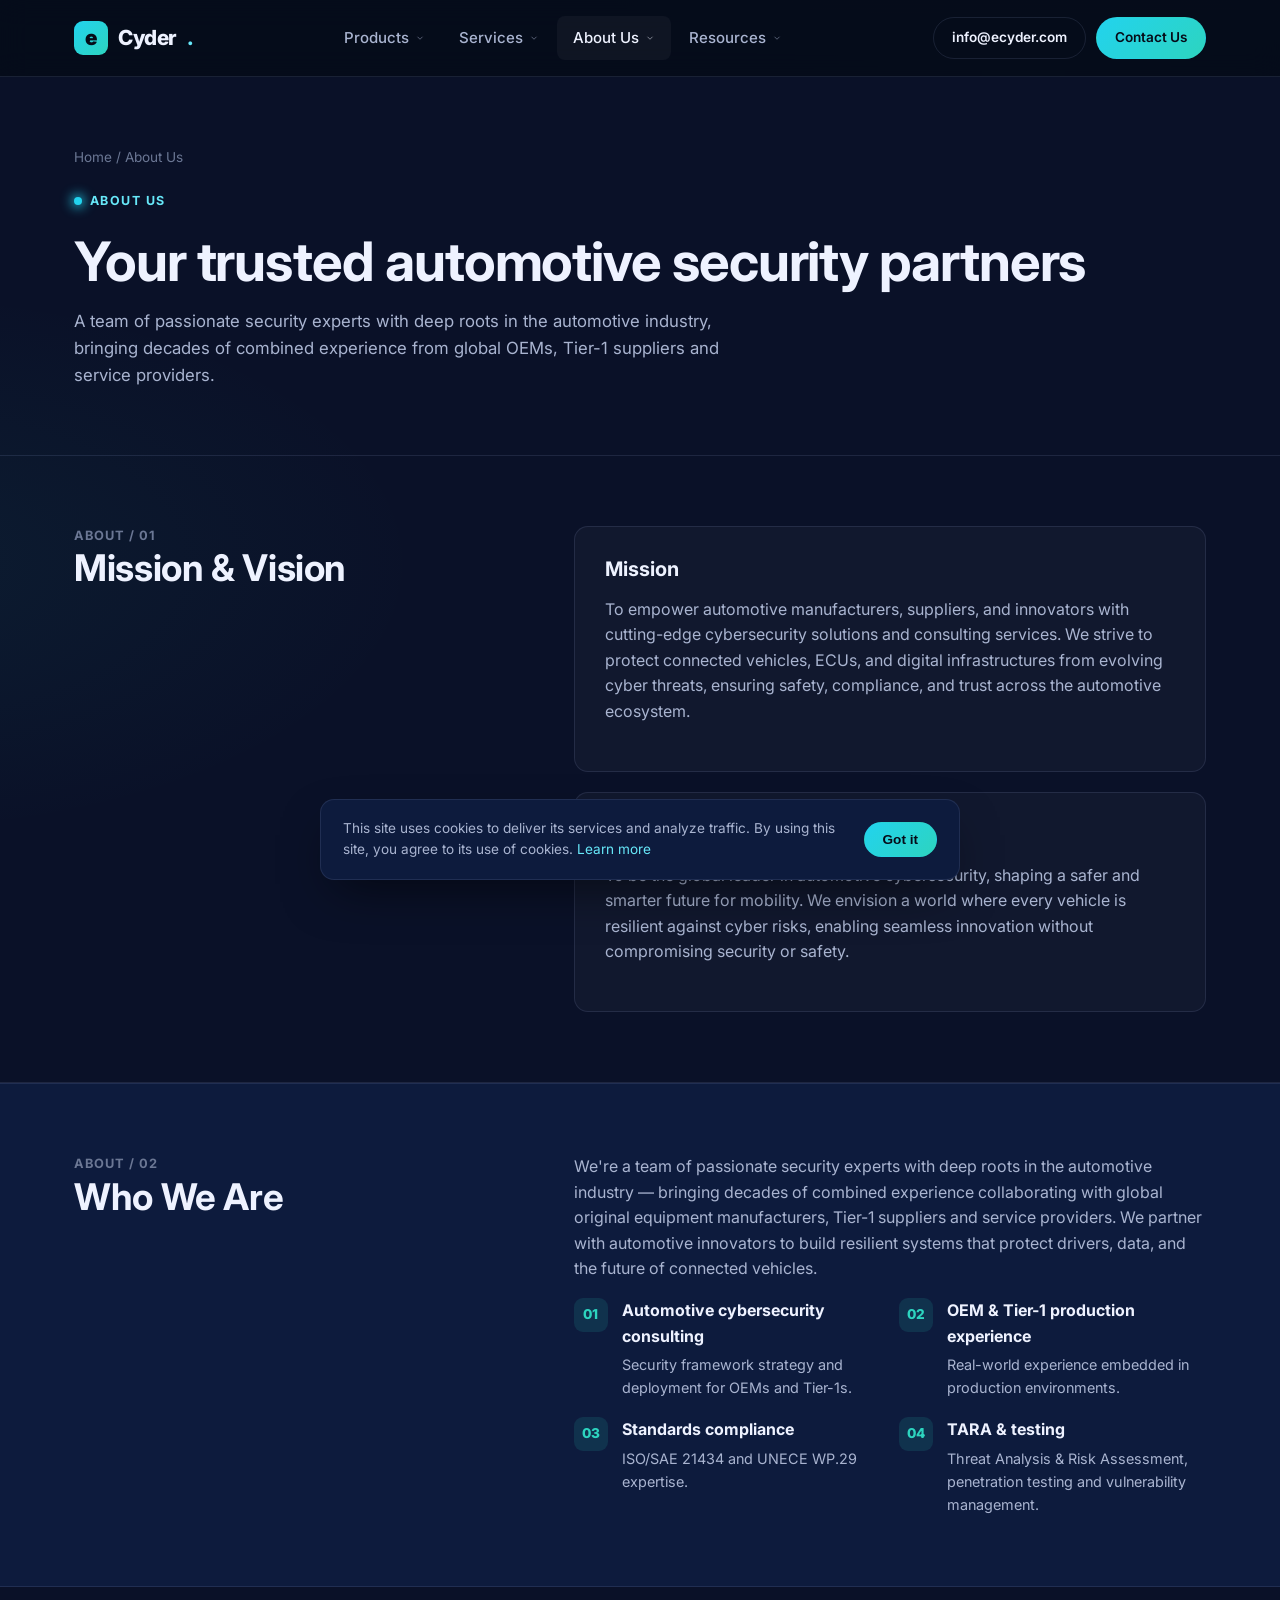
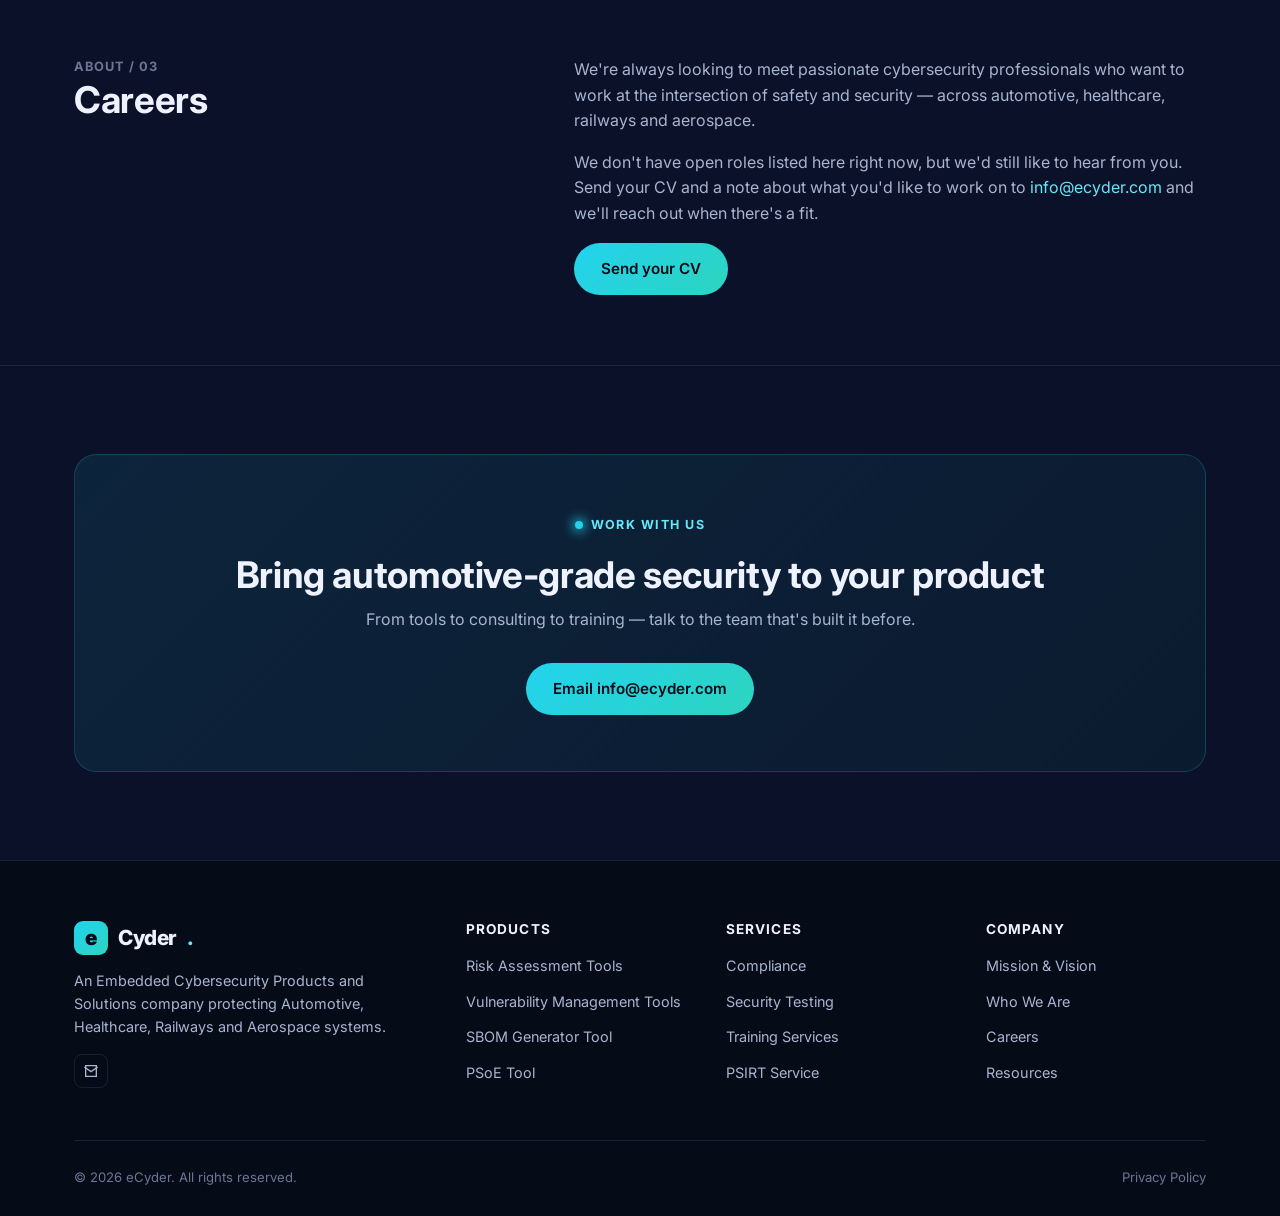
==== about.html @ 299ad5c5 "Initial site: eCyder embedded cybersecurity site (migrated from Google Sites) Static HTML/CSS/JS rec" ====
<!DOCTYPE html>
<html lang="en">
<head>
<meta charset="UTF-8">
<meta name="viewport" content="width=device-width, initial-scale=1.0">
<title>About Us | eCyder</title>
<meta name="description" content="eCyder's mission, vision, and the team of automotive cybersecurity experts behind our products, consulting and training.">
<link rel="icon" href="data:image/svg+xml,<svg xmlns=%22http://www.w3.org/2000/svg%22 viewBox=%220 0 100 100%22><rect width=%22100%22 height=%22100%22 rx=%2222%22 fill=%22%2322d3ee%22/><text x=%2250%25%22 y=%2262%25%22 font-size=%2258%22 text-anchor=%22middle%22 fill=%22%2306101f%22 font-family=%22Arial%22 font-weight=%22900%22>e</text></svg>">
<link rel="preconnect" href="https://fonts.googleapis.com">
<link rel="preconnect" href="https://fonts.gstatic.com" crossorigin>
<link href="https://fonts.googleapis.com/css2?family=Inter:wght@400;500;600;700;800&display=swap" rel="stylesheet">
<link rel="stylesheet" href="css/styles.css">
</head>
<body>

<header class="site-header">
  <div class="nav-wrap">
    <a href="index.html" class="brand"><span class="mark">e</span>Cyder<span class="accent">.</span></a>
    <nav class="main-nav" aria-label="Primary">
      <ul>
        <li>
          <a href="products.html" class="nav-link">Products <svg class="chev" viewBox="0 0 24 24" fill="none" stroke="currentColor" stroke-width="2"><path d="M6 9l6 6 6-6"/></svg></a>
          <div class="dropdown">
            <a href="products.html#risk-assessment-tools">Risk Assessment Tools</a>
            <a href="products.html#vulnerability-management-tools">Vulnerability Management Tools</a>
            <a href="products.html#sbom-generator-tool">SBOM Generator Tool</a>
            <a href="products.html#psoe-tool">PSoE Tool</a>
          </div>
        </li>
        <li>
          <a href="services.html" class="nav-link">Services <svg class="chev" viewBox="0 0 24 24" fill="none" stroke="currentColor" stroke-width="2"><path d="M6 9l6 6 6-6"/></svg></a>
          <div class="dropdown">
            <div class="group-title">Consulting Services</div>
            <a href="services.html#compliance">Compliance</a>
            <a href="services.html#security-testing">Security Testing</a>
            <a href="services.html#technical-consulting">Technical Consulting</a>
            <a href="services.html#psirt-service">PSIRT Service</a>
            <hr>
            <div class="group-title">Training Services</div>
            <a href="services.html#tara-training">TARA Training</a>
            <a href="services.html#overview-of-csms">Overview of CSMS</a>
            <a href="services.html#vulnerability-management">Vulnerability Management</a>
            <a href="services.html#overview-of-sums">Overview of SUMS</a>
            <a href="services.html#cybersecurity-testing">Cybersecurity Testing</a>
            <a href="services.html#automotive-product-security">Automotive Product Security</a>
          </div>
        </li>
        <li>
          <a href="about.html" class="nav-link active">About Us <svg class="chev" viewBox="0 0 24 24" fill="none" stroke="currentColor" stroke-width="2"><path d="M6 9l6 6 6-6"/></svg></a>
          <div class="dropdown">
            <a href="about.html#mission-vision">Mission &amp; Vision</a>
            <a href="about.html#who-we-are">Who We Are</a>
            <a href="about.html#careers">Careers</a>
          </div>
        </li>
        <li>
          <a href="resources.html" class="nav-link">Resources <svg class="chev" viewBox="0 0 24 24" fill="none" stroke="currentColor" stroke-width="2"><path d="M6 9l6 6 6-6"/></svg></a>
          <div class="dropdown">
            <a href="resources.html#blog">Blog</a>
            <a href="resources.html#whitepapers">Whitepapers</a>
            <a href="resources.html#case-studies">Case Studies</a>
          </div>
        </li>
      </ul>
    </nav>
    <div class="header-cta">
      <a href="mailto:info@ecyder.com" class="btn btn-ghost btn-sm">info@ecyder.com</a>
      <a href="mailto:info@ecyder.com" class="btn btn-primary btn-sm">Contact Us</a>
      <button class="nav-toggle" aria-label="Toggle menu" aria-expanded="false">
        <svg width="20" height="20" viewBox="0 0 24 24" fill="none" stroke="currentColor" stroke-width="2"><path d="M4 6h16M4 12h16M4 18h16"/></svg>
      </button>
    </div>
  </div>
</header>

<main>

  <section class="page-hero">
    <div class="container">
      <div class="breadcrumb"><a href="index.html">Home</a> / About Us</div>
      <div class="eyebrow">About Us</div>
      <h1>Your trusted automotive security partners</h1>
      <p class="lead">A team of passionate security experts with deep roots in the automotive industry, bringing decades of combined experience from global OEMs, Tier-1 suppliers and service providers.</p>
    </div>
  </section>

  <section class="detail-section" id="mission-vision">
    <div class="container">
      <div class="detail-grid">
        <div>
          <div class="detail-index">About / 01</div>
          <h2>Mission &amp; Vision</h2>
        </div>
        <div>
          <div class="card" style="margin-bottom:20px">
            <h3>Mission</h3>
            <p>To empower automotive manufacturers, suppliers, and innovators with cutting-edge cybersecurity solutions and consulting services. We strive to protect connected vehicles, ECUs, and digital infrastructures from evolving cyber threats, ensuring safety, compliance, and trust across the automotive ecosystem.</p>
          </div>
          <div class="card">
            <h3>Vision</h3>
            <p>To be the global leader in automotive cybersecurity, shaping a safer and smarter future for mobility. We envision a world where every vehicle is resilient against cyber risks, enabling seamless innovation without compromising security or safety.</p>
          </div>
        </div>
      </div>
    </div>
  </section>

  <section class="detail-section band" id="who-we-are">
    <div class="container">
      <div class="detail-grid">
        <div>
          <div class="detail-index">About / 02</div>
          <h2>Who We Are</h2>
        </div>
        <div>
          <p>We're a team of passionate security experts with deep roots in the automotive industry — bringing decades of combined experience collaborating with global original equipment manufacturers, Tier-1 suppliers and service providers. We partner with automotive innovators to build resilient systems that protect drivers, data, and the future of connected vehicles.</p>
          <div class="value-list">
            <div class="value-item">
              <div class="dot">01</div>
              <div><strong style="color:var(--text-hi)">Automotive cybersecurity consulting</strong><p style="margin:4px 0 0;font-size:0.9rem">Security framework strategy and deployment for OEMs and Tier-1s.</p></div>
            </div>
            <div class="value-item">
              <div class="dot">02</div>
              <div><strong style="color:var(--text-hi)">OEM &amp; Tier-1 production experience</strong><p style="margin:4px 0 0;font-size:0.9rem">Real-world experience embedded in production environments.</p></div>
            </div>
            <div class="value-item">
              <div class="dot">03</div>
              <div><strong style="color:var(--text-hi)">Standards compliance</strong><p style="margin:4px 0 0;font-size:0.9rem">ISO/SAE 21434 and UNECE WP.29 expertise.</p></div>
            </div>
            <div class="value-item">
              <div class="dot">04</div>
              <div><strong style="color:var(--text-hi)">TARA &amp; testing</strong><p style="margin:4px 0 0;font-size:0.9rem">Threat Analysis &amp; Risk Assessment, penetration testing and vulnerability management.</p></div>
            </div>
          </div>
        </div>
      </div>
    </div>
  </section>

  <section class="detail-section" id="careers">
    <div class="container">
      <div class="detail-grid">
        <div>
          <div class="detail-index">About / 03</div>
          <h2>Careers</h2>
        </div>
        <div>
          <p>We're always looking to meet passionate cybersecurity professionals who want to work at the intersection of safety and security — across automotive, healthcare, railways and aerospace.</p>
          <p>We don't have open roles listed here right now, but we'd still like to hear from you. Send your CV and a note about what you'd like to work on to <a href="mailto:info@ecyder.com" style="color:var(--cyan-300)">info@ecyder.com</a> and we'll reach out when there's a fit.</p>
          <a href="mailto:info@ecyder.com?subject=Careers%20at%20eCyder" class="btn btn-primary">Send your CV</a>
        </div>
      </div>
    </div>
  </section>

  <section>
    <div class="container">
      <div class="cta-band">
        <div class="eyebrow" style="justify-content:center">Work with us</div>
        <h2>Bring automotive-grade security to your product</h2>
        <p>From tools to consulting to training — talk to the team that's built it before.</p>
        <a href="mailto:info@ecyder.com" class="btn btn-primary">Email info@ecyder.com</a>
      </div>
    </div>
  </section>

</main>

<footer class="site-footer">
  <div class="container">
    <div class="footer-grid">
      <div class="footer-brand">
        <a href="index.html" class="brand"><span class="mark">e</span>Cyder<span class="accent">.</span></a>
        <p>An Embedded Cybersecurity Products and Solutions company protecting Automotive, Healthcare, Railways and Aerospace systems.</p>
        <div class="social-row">
          <a href="mailto:info@ecyder.com" aria-label="Email"><svg viewBox="0 0 24 24" fill="none" stroke="currentColor" stroke-width="2"><path d="M4 4h16v16H4z"/><path d="M22 6l-10 7L2 6"/></svg></a>
        </div>
      </div>
      <div class="footer-col">
        <h4>Products</h4>
        <ul>
          <li><a href="products.html#risk-assessment-tools">Risk Assessment Tools</a></li>
          <li><a href="products.html#vulnerability-management-tools">Vulnerability Management Tools</a></li>
          <li><a href="products.html#sbom-generator-tool">SBOM Generator Tool</a></li>
          <li><a href="products.html#psoe-tool">PSoE Tool</a></li>
        </ul>
      </div>
      <div class="footer-col">
        <h4>Services</h4>
        <ul>
          <li><a href="services.html#compliance">Compliance</a></li>
          <li><a href="services.html#security-testing">Security Testing</a></li>
          <li><a href="services.html#training-services">Training Services</a></li>
          <li><a href="services.html#psirt-service">PSIRT Service</a></li>
        </ul>
      </div>
      <div class="footer-col">
        <h4>Company</h4>
        <ul>
          <li><a href="about.html#mission-vision">Mission &amp; Vision</a></li>
          <li><a href="about.html#who-we-are">Who We Are</a></li>
          <li><a href="about.html#careers">Careers</a></li>
          <li><a href="resources.html">Resources</a></li>
        </ul>
      </div>
    </div>
    <div class="footer-bottom">
      <span>© <span id="year"></span> eCyder. All rights reserved.</span>
      <a href="privacy-policy.html">Privacy Policy</a>
    </div>
  </div>
</footer>

<div id="cookie-banner">
  <p>This site uses cookies to deliver its services and analyze traffic. By using this site, you agree to its use of cookies. <a href="https://policies.google.com/technologies/cookies" target="_blank" rel="noopener" style="color:var(--cyan-300)">Learn more</a></p>
  <button class="btn btn-primary btn-sm" data-cookie-ack>Got it</button>
</div>

<script>document.getElementById('year').textContent = new Date().getFullYear();</script>
<script src="js/main.js"></script>
</body>
</html>
---- css/styles.css ----
/* ==========================================================================
   eCyder — Embedded Cybersecurity Products and Solutions
   ========================================================================== */

:root {
  --navy-950: #060b18;
  --navy-900: #0a1128;
  --navy-800: #0d1b3d;
  --navy-700: #132552;
  --navy-600: #1c3468;
  --cyan-400: #22d3ee;
  --cyan-300: #67e8f9;
  --teal-400: #2dd4bf;
  --amber-400: #f0b429;
  --text-hi: #eef2ff;
  --text-mid: #a9b4d0;
  --text-low: #6b7794;
  --border: rgba(148, 163, 209, 0.14);
  --card-bg: rgba(255, 255, 255, 0.03);
  --radius: 14px;
  --max-width: 1180px;
  --shadow-glow: 0 0 0 1px rgba(34, 211, 238, 0.08), 0 20px 60px -20px rgba(34, 211, 238, 0.15);
}

* { box-sizing: border-box; }
html { scroll-behavior: smooth; }

body {
  margin: 0;
  font-family: "Inter", -apple-system, BlinkMacSystemFont, "Segoe UI", Roboto, sans-serif;
  background: radial-gradient(1200px 600px at 80% -10%, rgba(34, 211, 238, 0.08), transparent 60%),
              radial-gradient(1000px 500px at -10% 20%, rgba(45, 212, 191, 0.06), transparent 55%),
              var(--navy-900);
  color: var(--text-mid);
  line-height: 1.6;
  -webkit-font-smoothing: antialiased;
}

img { max-width: 100%; display: block; }
a { color: inherit; text-decoration: none; }
ul { margin: 0; padding: 0; list-style: none; }
section { padding: 88px 0; }
.container {
  max-width: var(--max-width);
  margin: 0 auto;
  padding: 0 24px;
}

h1, h2, h3, h4 { color: var(--text-hi); font-weight: 700; line-height: 1.2; margin: 0 0 16px; }
h1 { font-size: clamp(2.1rem, 4.5vw, 3.4rem); letter-spacing: -0.02em; }
h2 { font-size: clamp(1.6rem, 3vw, 2.3rem); letter-spacing: -0.01em; }
h3 { font-size: 1.25rem; }
p { margin: 0 0 16px; }

.eyebrow {
  display: inline-flex;
  align-items: center;
  gap: 8px;
  font-size: 0.78rem;
  font-weight: 700;
  letter-spacing: 0.12em;
  text-transform: uppercase;
  color: var(--cyan-300);
  margin-bottom: 18px;
}
.eyebrow::before {
  content: "";
  width: 8px;
  height: 8px;
  border-radius: 50%;
  background: var(--cyan-400);
  box-shadow: 0 0 12px 2px var(--cyan-400);
}

/* ---------- Buttons ---------- */
.btn {
  display: inline-flex;
  align-items: center;
  justify-content: center;
  gap: 8px;
  padding: 13px 26px;
  border-radius: 999px;
  font-weight: 600;
  font-size: 0.95rem;
  border: 1px solid transparent;
  cursor: pointer;
  transition: transform 0.15s ease, box-shadow 0.15s ease, background 0.15s ease, border-color 0.15s ease;
  white-space: nowrap;
}
.btn-primary {
  background: linear-gradient(135deg, var(--cyan-400), var(--teal-400));
  color: var(--navy-950);
}
.btn-primary:hover { transform: translateY(-2px); box-shadow: 0 10px 30px -8px rgba(34, 211, 238, 0.5); }
.btn-ghost {
  background: transparent;
  border-color: var(--border);
  color: var(--text-hi);
}
.btn-ghost:hover { border-color: var(--cyan-400); color: var(--cyan-300); }
.btn-sm { padding: 9px 18px; font-size: 0.85rem; }

/* ---------- Header / Nav ---------- */
.site-header {
  position: sticky;
  top: 0;
  z-index: 100;
  background: rgba(6, 11, 24, 0.82);
  backdrop-filter: blur(14px);
  border-bottom: 1px solid var(--border);
}
.nav-wrap {
  max-width: var(--max-width);
  margin: 0 auto;
  padding: 16px 24px;
  display: flex;
  align-items: center;
  justify-content: space-between;
  gap: 24px;
}
.brand {
  display: flex;
  align-items: center;
  gap: 10px;
  font-weight: 800;
  font-size: 1.3rem;
  color: var(--text-hi);
  letter-spacing: -0.02em;
}
.brand .mark {
  width: 34px;
  height: 34px;
  border-radius: 9px;
  display: grid;
  place-items: center;
  background: linear-gradient(135deg, var(--cyan-400), var(--teal-400));
  color: var(--navy-950);
  font-weight: 900;
}
.brand .accent { color: var(--cyan-300); }

.main-nav { display: flex; align-items: center; gap: 4px; }
.main-nav > ul { display: flex; align-items: center; gap: 2px; }
.main-nav > ul > li { position: relative; }
.nav-link {
  display: flex;
  align-items: center;
  gap: 6px;
  padding: 10px 16px;
  font-size: 0.94rem;
  font-weight: 500;
  color: var(--text-mid);
  border-radius: 8px;
  transition: color 0.15s ease, background 0.15s ease;
}
.nav-link:hover, .nav-link.active { color: var(--text-hi); background: rgba(255,255,255,0.04); }
.nav-link .chev { width: 10px; height: 10px; transition: transform 0.15s ease; opacity: 0.6; }
li:hover > .nav-link .chev { transform: rotate(180deg); }

.dropdown {
  position: absolute;
  top: calc(100% + 10px);
  left: 0;
  min-width: 280px;
  background: var(--navy-800);
  border: 1px solid var(--border);
  border-radius: var(--radius);
  padding: 10px;
  box-shadow: 0 30px 60px -20px rgba(0,0,0,0.6);
  opacity: 0;
  visibility: hidden;
  transform: translateY(6px);
  transition: opacity 0.15s ease, transform 0.15s ease, visibility 0.15s;
}
li:hover > .dropdown, li.open > .dropdown { opacity: 1; visibility: visible; transform: translateY(0); }
.dropdown .group-title {
  font-size: 0.72rem;
  text-transform: uppercase;
  letter-spacing: 0.08em;
  color: var(--text-low);
  padding: 8px 12px 4px;
}
.dropdown a {
  display: block;
  padding: 9px 12px;
  border-radius: 7px;
  font-size: 0.9rem;
  color: var(--text-mid);
}
.dropdown a:hover { background: rgba(34, 211, 238, 0.08); color: var(--cyan-300); }
.dropdown hr { border: none; border-top: 1px solid var(--border); margin: 6px 0; }

.header-cta { display: flex; align-items: center; gap: 10px; }
.nav-toggle {
  display: none;
  width: 40px;
  height: 40px;
  border-radius: 8px;
  border: 1px solid var(--border);
  background: transparent;
  color: var(--text-hi);
  align-items: center;
  justify-content: center;
  cursor: pointer;
}

/* ---------- Hero ---------- */
.hero {
  padding: 110px 0 90px;
  text-align: center;
  position: relative;
}
.hero-badge {
  display: inline-flex;
  align-items: center;
  gap: 8px;
  padding: 7px 16px;
  border-radius: 999px;
  border: 1px solid var(--border);
  background: var(--card-bg);
  font-size: 0.82rem;
  color: var(--cyan-300);
  margin-bottom: 26px;
}
.hero h1 { max-width: 880px; margin: 0 auto 20px; }
.hero .lead {
  max-width: 700px;
  margin: 0 auto 36px;
  font-size: 1.12rem;
  color: var(--text-mid);
}
.hero-ctas { display: flex; gap: 14px; justify-content: center; flex-wrap: wrap; margin-bottom: 56px; }
.hero-strip {
  display: flex;
  flex-wrap: wrap;
  justify-content: center;
  gap: 12px;
}
.pill {
  padding: 9px 18px;
  border-radius: 999px;
  border: 1px solid var(--border);
  background: var(--card-bg);
  font-size: 0.85rem;
  color: var(--text-mid);
}

/* ---------- Page hero (inner pages) ---------- */
.page-hero {
  padding: 70px 0 50px;
  border-bottom: 1px solid var(--border);
}
.page-hero h1 { margin-bottom: 14px; }
.page-hero .lead { max-width: 680px; font-size: 1.05rem; }
.breadcrumb { font-size: 0.85rem; color: var(--text-low); margin-bottom: 18px; }
.breadcrumb a:hover { color: var(--cyan-300); }

/* ---------- Section headers ---------- */
.section-head { max-width: 640px; margin: 0 0 46px; }
.section-head.center { margin-left: auto; margin-right: auto; text-align: center; }

/* ---------- Grid / Cards ---------- */
.grid { display: grid; gap: 22px; }
.grid-2 { grid-template-columns: repeat(2, 1fr); }
.grid-3 { grid-template-columns: repeat(3, 1fr); }
.grid-4 { grid-template-columns: repeat(4, 1fr); }

.card {
  background: var(--card-bg);
  border: 1px solid var(--border);
  border-radius: var(--radius);
  padding: 30px;
  transition: transform 0.2s ease, border-color 0.2s ease, box-shadow 0.2s ease;
}
.card:hover { transform: translateY(-4px); border-color: rgba(34,211,238,0.3); box-shadow: var(--shadow-glow); }
.card .icon {
  width: 46px;
  height: 46px;
  border-radius: 11px;
  display: grid;
  place-items: center;
  background: linear-gradient(135deg, rgba(34,211,238,0.18), rgba(45,212,191,0.1));
  color: var(--cyan-300);
  margin-bottom: 18px;
}
.card .icon svg { width: 22px; height: 22px; }
.card ul.check li { position: relative; padding-left: 22px; margin-bottom: 8px; font-size: 0.92rem; }
.card ul.check li::before {
  content: "";
  position: absolute;
  left: 0; top: 8px;
  width: 8px; height: 8px;
  border-radius: 2px;
  background: var(--teal-400);
  transform: rotate(45deg);
}
.card-link { display: inline-flex; align-items: center; gap: 6px; margin-top: 10px; font-size: 0.88rem; font-weight: 600; color: var(--cyan-300); }

/* ---------- Alt background band ---------- */
.band { background: var(--navy-800); border-top: 1px solid var(--border); border-bottom: 1px solid var(--border); }

/* ---------- Stats ---------- */
.stats { display: grid; grid-template-columns: repeat(4, 1fr); gap: 20px; }
.stat { text-align: center; padding: 24px 12px; }
.stat .num { font-size: 2.1rem; font-weight: 800; color: var(--text-hi); }
.stat .label { font-size: 0.85rem; color: var(--text-low); margin-top: 4px; }

/* ---------- Training batch cards ---------- */
.batch-card {
  display: flex;
  justify-content: space-between;
  align-items: center;
  gap: 20px;
  flex-wrap: wrap;
  background: var(--card-bg);
  border: 1px solid var(--border);
  border-radius: var(--radius);
  padding: 22px 26px;
  margin-bottom: 14px;
}
.batch-card h3 { margin: 0 0 6px; font-size: 1.05rem; }
.batch-card .meta { display: flex; gap: 10px; flex-wrap: wrap; font-size: 0.85rem; color: var(--text-low); }
.badge {
  padding: 4px 12px;
  border-radius: 999px;
  font-size: 0.75rem;
  font-weight: 700;
  letter-spacing: 0.03em;
  background: rgba(240, 180, 41, 0.14);
  color: var(--amber-400);
  border: 1px solid rgba(240, 180, 41, 0.3);
}
.badge.soon { background: rgba(103,232,249,0.1); color: var(--cyan-300); border-color: rgba(103,232,249,0.25); }

/* ---------- Anchor sections (products/services detail) ---------- */
.detail-section { padding: 70px 0; border-bottom: 1px solid var(--border); scroll-margin-top: 90px; }
.detail-section:last-child { border-bottom: none; }
.detail-grid { display: grid; grid-template-columns: 1fr 1.4fr; gap: 48px; align-items: start; }
.detail-index {
  font-size: 0.8rem;
  color: var(--text-low);
  font-weight: 700;
  letter-spacing: 0.08em;
  text-transform: uppercase;
}
.tag-row { display: flex; flex-wrap: wrap; gap: 8px; margin-top: 18px; }
.tag {
  padding: 6px 13px;
  border-radius: 8px;
  background: rgba(255,255,255,0.04);
  border: 1px solid var(--border);
  font-size: 0.8rem;
  color: var(--text-mid);
}

/* ---------- Timeline (about) ---------- */
.value-list { display: grid; grid-template-columns: repeat(2, 1fr); gap: 18px; }
.value-item { display: flex; gap: 14px; }
.value-item .dot {
  flex: none;
  width: 34px; height: 34px;
  border-radius: 9px;
  background: rgba(45,212,191,0.12);
  color: var(--teal-400);
  display: grid;
  place-items: center;
  font-weight: 800;
  font-size: 0.85rem;
}

/* ---------- CTA band ---------- */
.cta-band {
  border-radius: 22px;
  padding: 56px;
  background: linear-gradient(135deg, rgba(34,211,238,0.1), rgba(45,212,191,0.05));
  border: 1px solid rgba(34,211,238,0.2);
  text-align: center;
}
.cta-band h2 { margin-bottom: 10px; }
.cta-band p { max-width: 560px; margin: 0 auto 30px; }

/* ---------- Contact ---------- */
.contact-grid { display: grid; grid-template-columns: 1fr 1fr; gap: 40px; align-items: center; }
.contact-item {
  display: flex; align-items: center; gap: 14px;
  padding: 16px 0;
  border-bottom: 1px solid var(--border);
}
.contact-item .icon { width: 40px; height: 40px; border-radius: 10px; background: rgba(34,211,238,0.1); color: var(--cyan-300); display: grid; place-items: center; flex: none; }
.contact-item .icon svg { width: 18px; height: 18px; }
.contact-item strong { display: block; color: var(--text-hi); font-size: 0.95rem; }
.contact-item span, .contact-item a { font-size: 0.9rem; }
.contact-item a:hover { color: var(--cyan-300); }

/* ---------- Coming soon (resources) ---------- */
.soon-card {
  text-align: center;
  padding: 46px 30px;
}
.soon-card .icon { margin: 0 auto 18px; }

/* ---------- Footer ---------- */
.site-footer { border-top: 1px solid var(--border); padding: 60px 0 28px; background: var(--navy-950); }
.footer-grid { display: grid; grid-template-columns: 1.6fr 1fr 1fr 1fr; gap: 40px; margin-bottom: 44px; }
.footer-brand .brand { margin-bottom: 14px; }
.footer-brand p { max-width: 320px; font-size: 0.9rem; }
.footer-col h4 { font-size: 0.85rem; text-transform: uppercase; letter-spacing: 0.08em; color: var(--text-hi); margin-bottom: 16px; }
.footer-col li { margin-bottom: 10px; }
.footer-col a { font-size: 0.9rem; color: var(--text-mid); }
.footer-col a:hover { color: var(--cyan-300); }
.footer-bottom {
  display: flex;
  justify-content: space-between;
  align-items: center;
  flex-wrap: wrap;
  gap: 14px;
  padding-top: 26px;
  border-top: 1px solid var(--border);
  font-size: 0.82rem;
  color: var(--text-low);
}
.footer-bottom a:hover { color: var(--cyan-300); }
.social-row { display: flex; gap: 10px; }
.social-row a {
  width: 34px; height: 34px;
  border-radius: 8px;
  border: 1px solid var(--border);
  display: grid; place-items: center;
}
.social-row a:hover { border-color: var(--cyan-400); color: var(--cyan-300); }
.social-row svg { width: 16px; height: 16px; }

/* ---------- Cookie banner ---------- */
#cookie-banner {
  position: fixed;
  left: 20px; right: 20px; bottom: 20px;
  max-width: 640px;
  margin: 0 auto;
  background: var(--navy-800);
  border: 1px solid var(--border);
  border-radius: var(--radius);
  padding: 18px 22px;
  display: flex;
  align-items: center;
  gap: 18px;
  flex-wrap: wrap;
  box-shadow: 0 20px 50px -15px rgba(0,0,0,0.6);
  z-index: 200;
}
#cookie-banner p { margin: 0; font-size: 0.85rem; flex: 1; min-width: 220px; }
#cookie-banner.hidden { display: none; }

/* ---------- Responsive ---------- */
@media (max-width: 980px) {
  .grid-4 { grid-template-columns: repeat(2, 1fr); }
  .grid-3 { grid-template-columns: repeat(2, 1fr); }
  .stats { grid-template-columns: repeat(2, 1fr); }
  .detail-grid { grid-template-columns: 1fr; }
  .contact-grid { grid-template-columns: 1fr; }
  .footer-grid { grid-template-columns: 1fr 1fr; }
  .value-list { grid-template-columns: 1fr; }
}
@media (max-width: 760px) {
  .nav-toggle { display: flex; }
  .main-nav {
    position: fixed;
    inset: 72px 16px auto 16px;
    background: var(--navy-800);
    border: 1px solid var(--border);
    border-radius: var(--radius);
    padding: 12px;
    flex-direction: column;
    align-items: stretch;
    max-height: calc(100vh - 100px);
    overflow-y: auto;
    display: none;
    box-shadow: 0 30px 60px -20px rgba(0,0,0,0.6);
  }
  .main-nav.open { display: flex; }
  .main-nav > ul { flex-direction: column; align-items: stretch; gap: 0; width: 100%; }
  .nav-link { justify-content: space-between; }
  .dropdown {
    position: static;
    opacity: 1; visibility: visible; transform: none;
    display: none;
    box-shadow: none;
    border: none;
    background: rgba(255,255,255,0.02);
    margin: 4px 0 8px;
  }
  li.open .dropdown { display: block; }
  .header-cta .btn-ghost { display: none; }
  .grid-2, .grid-3, .grid-4 { grid-template-columns: 1fr; }
  .stats { grid-template-columns: 1fr 1fr; }
  section { padding: 60px 0; }
  .cta-band { padding: 36px 24px; }
  .footer-grid { grid-template-columns: 1fr; gap: 30px; }
}
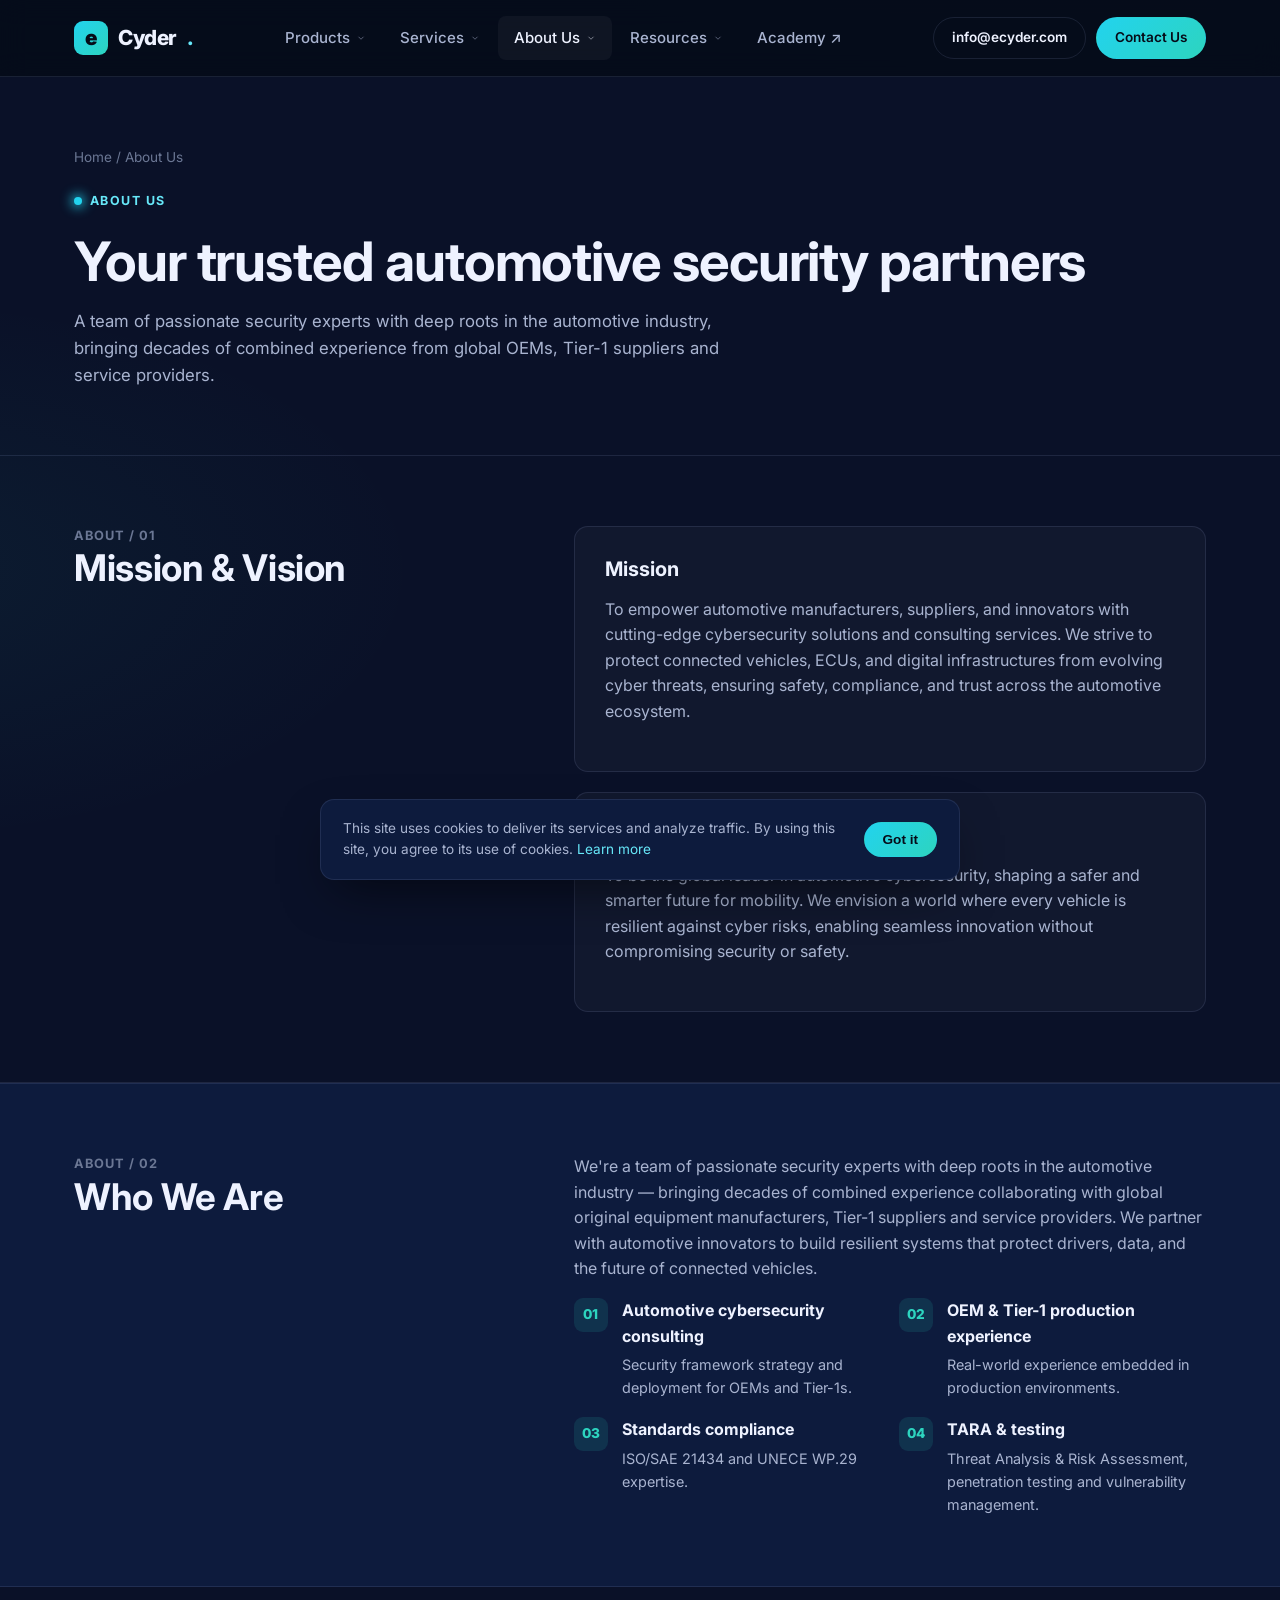
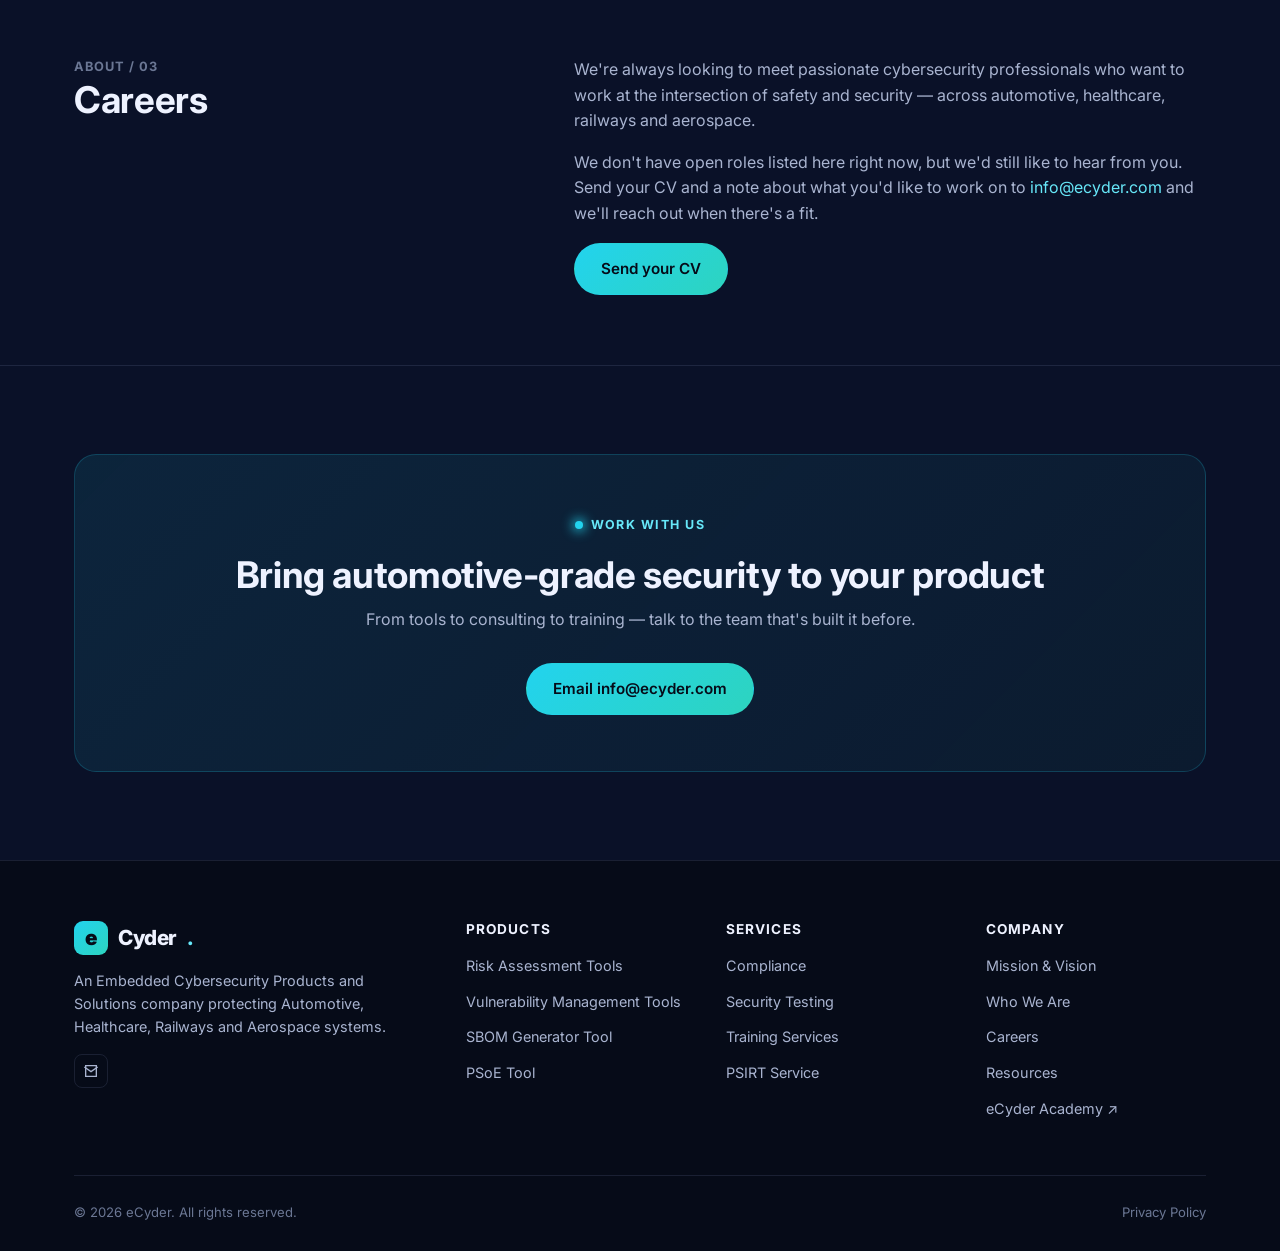
==== commit ee38fd70: "Add cross-link to eCyder Academy sister site Adds an "Academy" nav item and footer link across all p" ====
--- a/about.html
+++ b/about.html
@@ -61,6 +61,7 @@
             <a href="resources.html#case-studies">Case Studies</a>
           </div>
         </li>
+        <li><a href="https://www.ecyder-academy.com" target="_blank" rel="noopener" class="nav-link">Academy ↗</a></li>
       </ul>
     </nav>
     <div class="header-cta">
@@ -201,6 +202,7 @@
           <li><a href="about.html#who-we-are">Who We Are</a></li>
           <li><a href="about.html#careers">Careers</a></li>
           <li><a href="resources.html">Resources</a></li>
+          <li><a href="https://www.ecyder-academy.com" target="_blank" rel="noopener">eCyder Academy ↗</a></li>
         </ul>
       </div>
     </div>
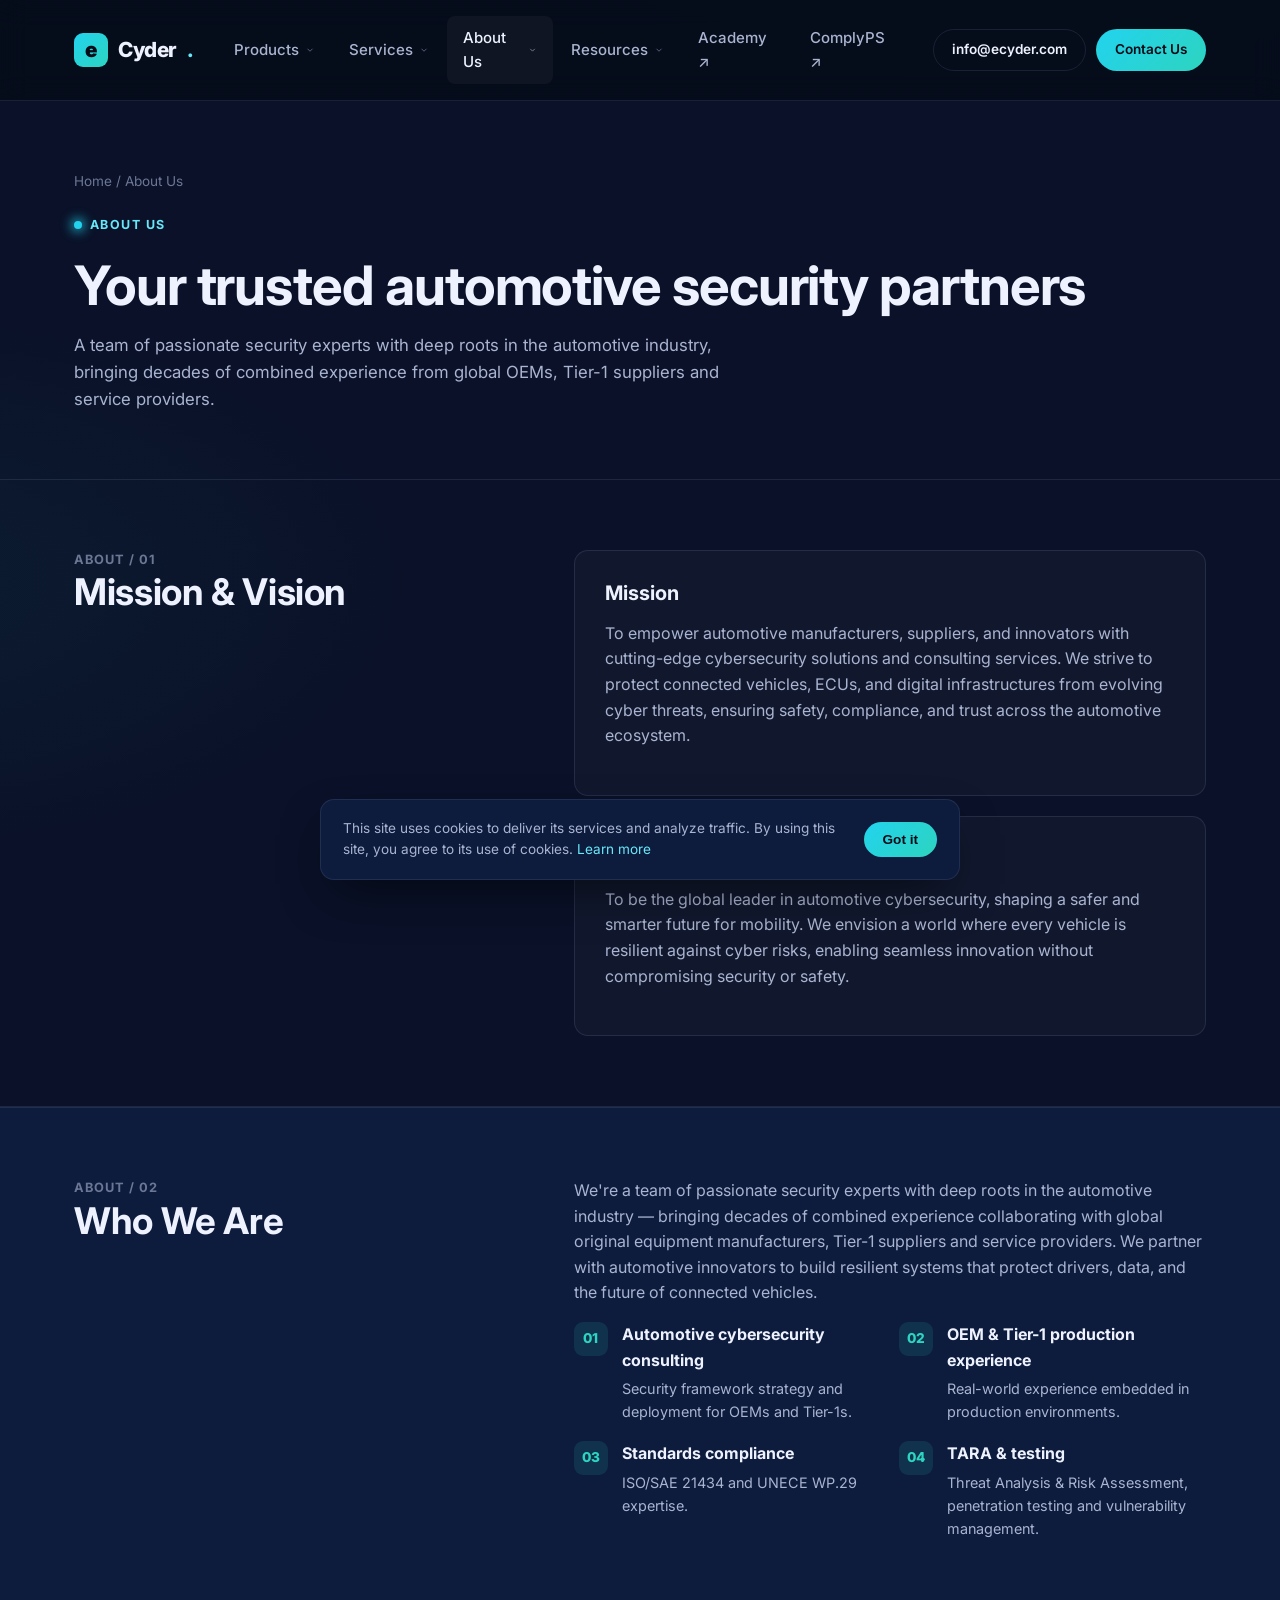
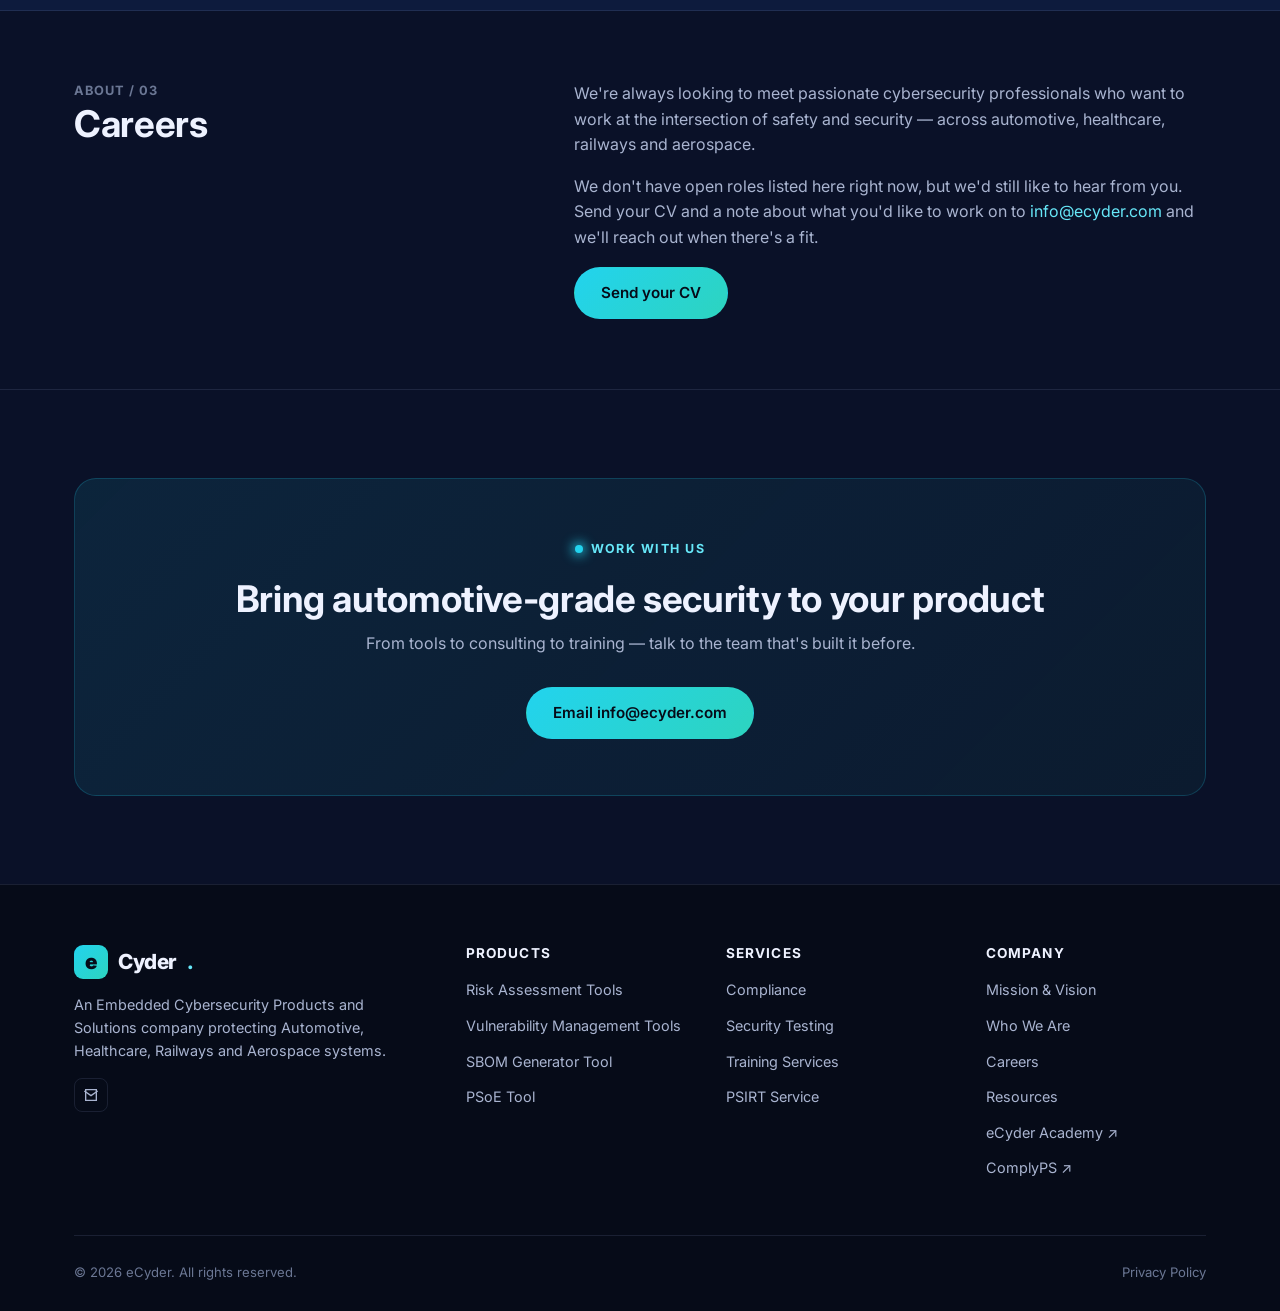
==== commit 6070a60a: "Add cross-link to ComplyPS sister site Adds a "ComplyPS" nav item and footer link across all pages, " ====
--- a/about.html
+++ b/about.html
@@ -62,6 +62,7 @@
           </div>
         </li>
         <li><a href="https://www.ecyder-academy.com" target="_blank" rel="noopener" class="nav-link">Academy ↗</a></li>
+        <li><a href="https://complyps.com" target="_blank" rel="noopener" class="nav-link">ComplyPS ↗</a></li>
       </ul>
     </nav>
     <div class="header-cta">
@@ -203,6 +204,7 @@
           <li><a href="about.html#careers">Careers</a></li>
           <li><a href="resources.html">Resources</a></li>
           <li><a href="https://www.ecyder-academy.com" target="_blank" rel="noopener">eCyder Academy ↗</a></li>
+          <li><a href="https://complyps.com" target="_blank" rel="noopener">ComplyPS ↗</a></li>
         </ul>
       </div>
     </div>
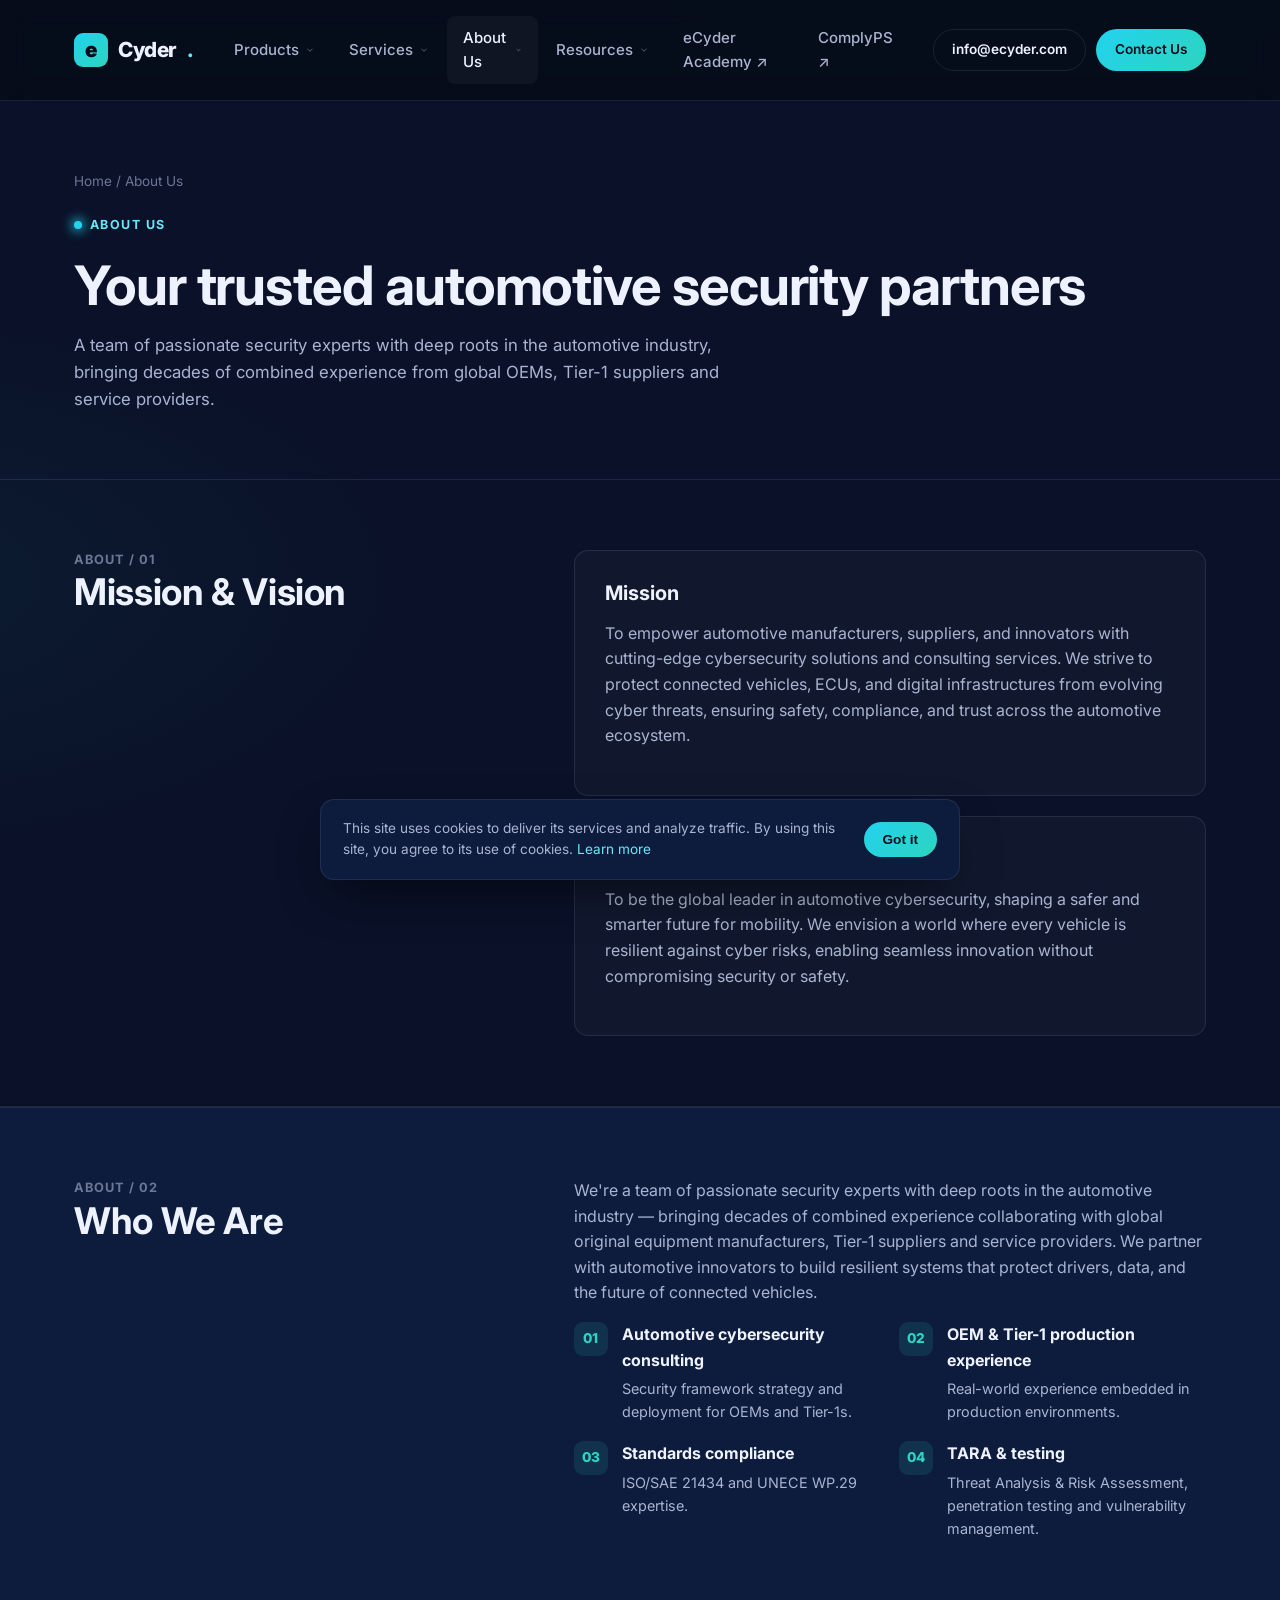
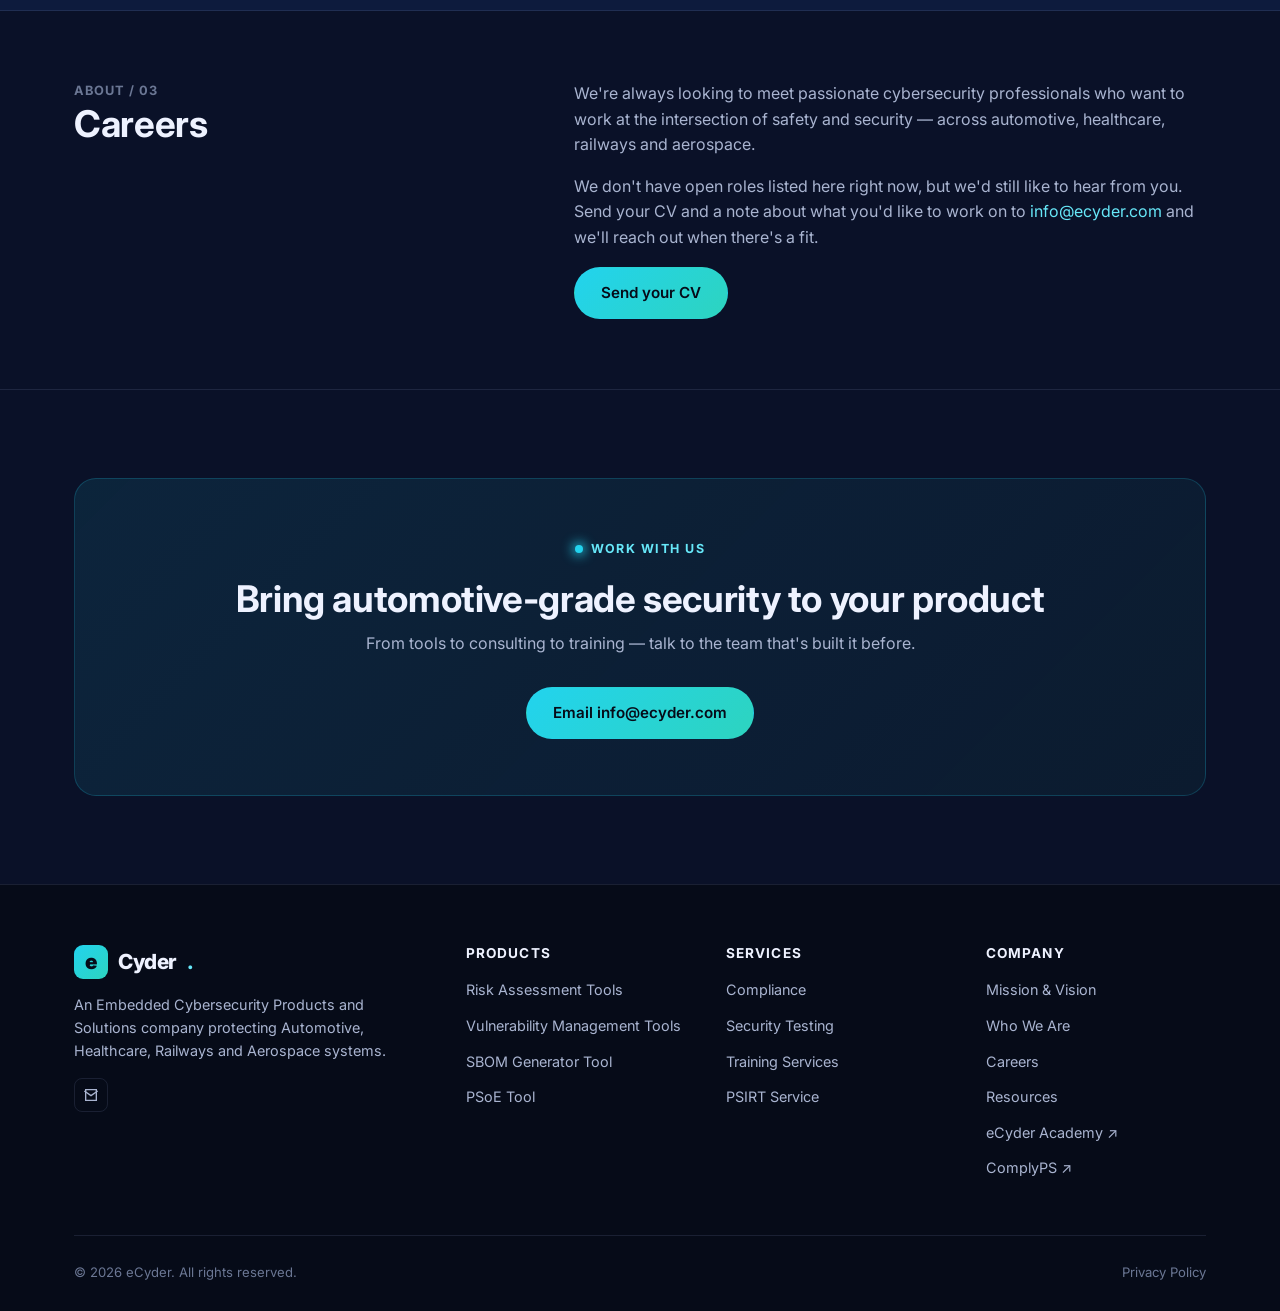
==== commit eaf65d0a: "Make sister-site link labels consistent Nav said "Academy" while the footer said "eCyder Academy" fo" ====
--- a/about.html
+++ b/about.html
@@ -61,7 +61,7 @@
             <a href="resources.html#case-studies">Case Studies</a>
           </div>
         </li>
-        <li><a href="https://www.ecyder-academy.com" target="_blank" rel="noopener" class="nav-link">Academy ↗</a></li>
+        <li><a href="https://www.ecyder-academy.com" target="_blank" rel="noopener" class="nav-link">eCyder Academy ↗</a></li>
         <li><a href="https://complyps.com" target="_blank" rel="noopener" class="nav-link">ComplyPS ↗</a></li>
       </ul>
     </nav>
